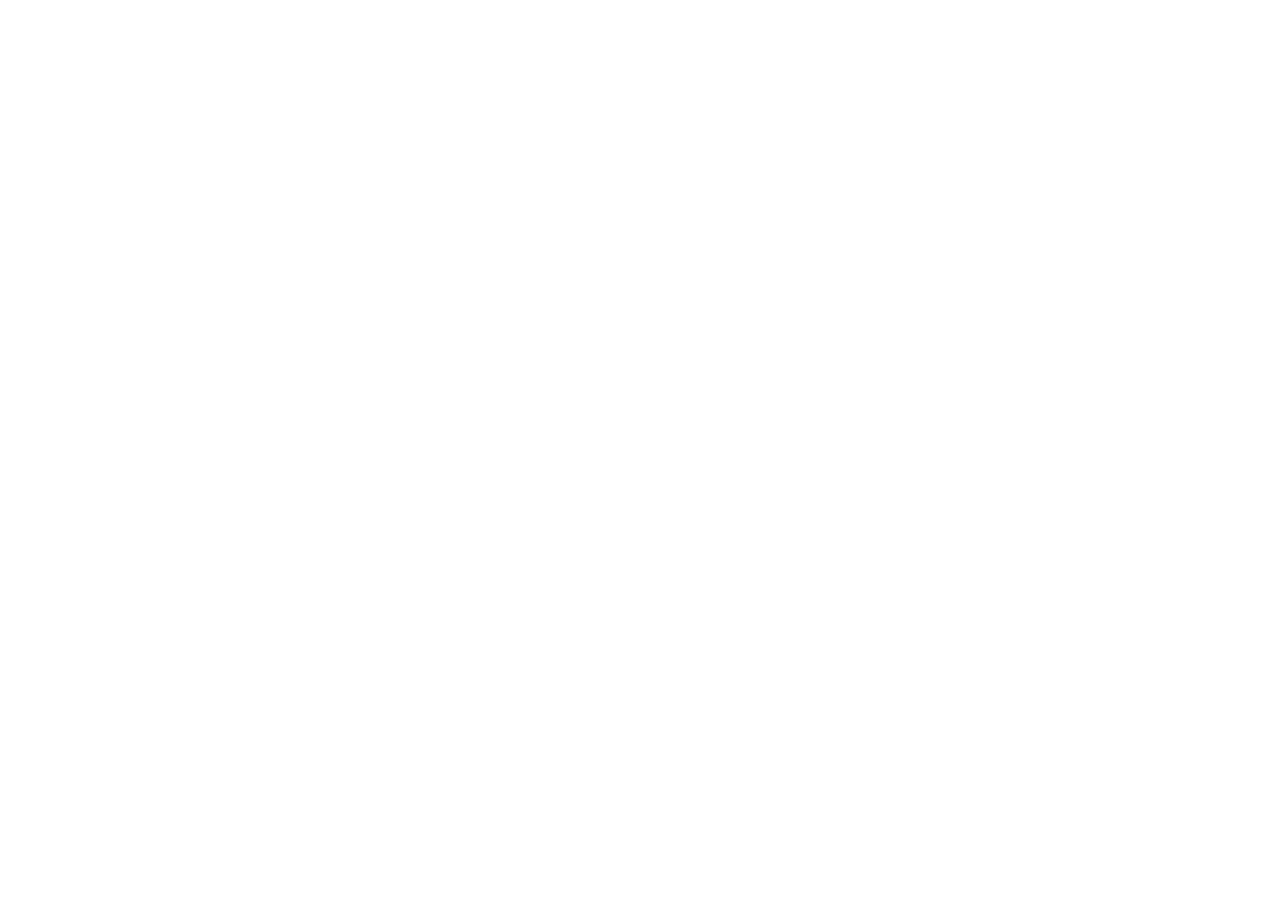
==== index.html @ cef2b558 "Inicializando o arquivo index.html" ====
<!DOCTYPE html>
<html lang="pt-br">
<head>
    <meta charset="UTF-8">
    <meta name="viewport" content="width=device-width, initial-scale=1.0">
    <title>Alura Plus</title>
    <link rel="stylesheet" href="./styles/style.css">
</head>
<body>
    <header></header>

    <main></main>

    <footer></footer>
</body>
</html>
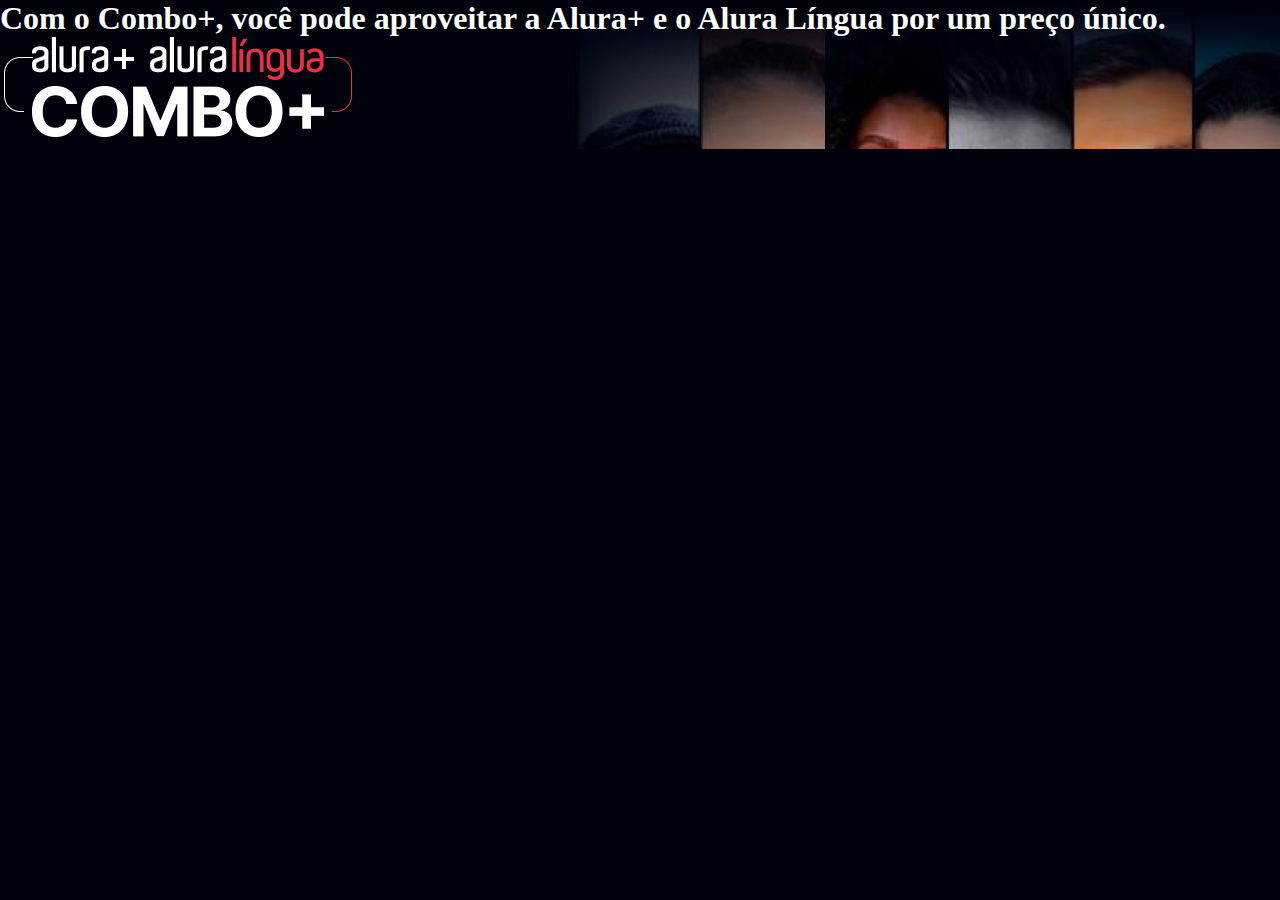
==== commit db46741f: "Adicionando fundo, cor e imagens nos arquivos index.html e style.css" ====
--- a/index.html
+++ b/index.html
@@ -7,7 +7,12 @@
     <link rel="stylesheet" href="./styles/style.css">
 </head>
 <body>
-    <header></header>
+    <header>
+        <section class="principal">
+            <h1>Com o Combo+, você pode aproveitar a Alura+ e o Alura Língua por um preço único.</h1>
+            <img src="assets/Combo.png" alt="O combo+ é a junção do alura+ e do alura lingua">
+        </section>
+    </header>
 
     <main></main>
 
--- a/styles/style.css
+++ b/styles/style.css
@@ -0,0 +1,22 @@
+:root {
+    --branco-primaria: #FFFFFF;
+    --branco-alternativa: #F9F9F9;
+    --cinza-secundaria: #C0C0C0;
+    --vermelho-destaque: #EC2F46;
+    --botao-azul: #167BF7;
+    --cor-de-fundo: #00030C;
+}
+
+* {
+    margin: 0;
+    padding: 0;
+}
+
+body {
+    background-color: var(--cor-de-fundo);
+    color: var(--branco-primaria);
+}
+
+.principal {
+    background-image: url("../assets/Background.png");
+}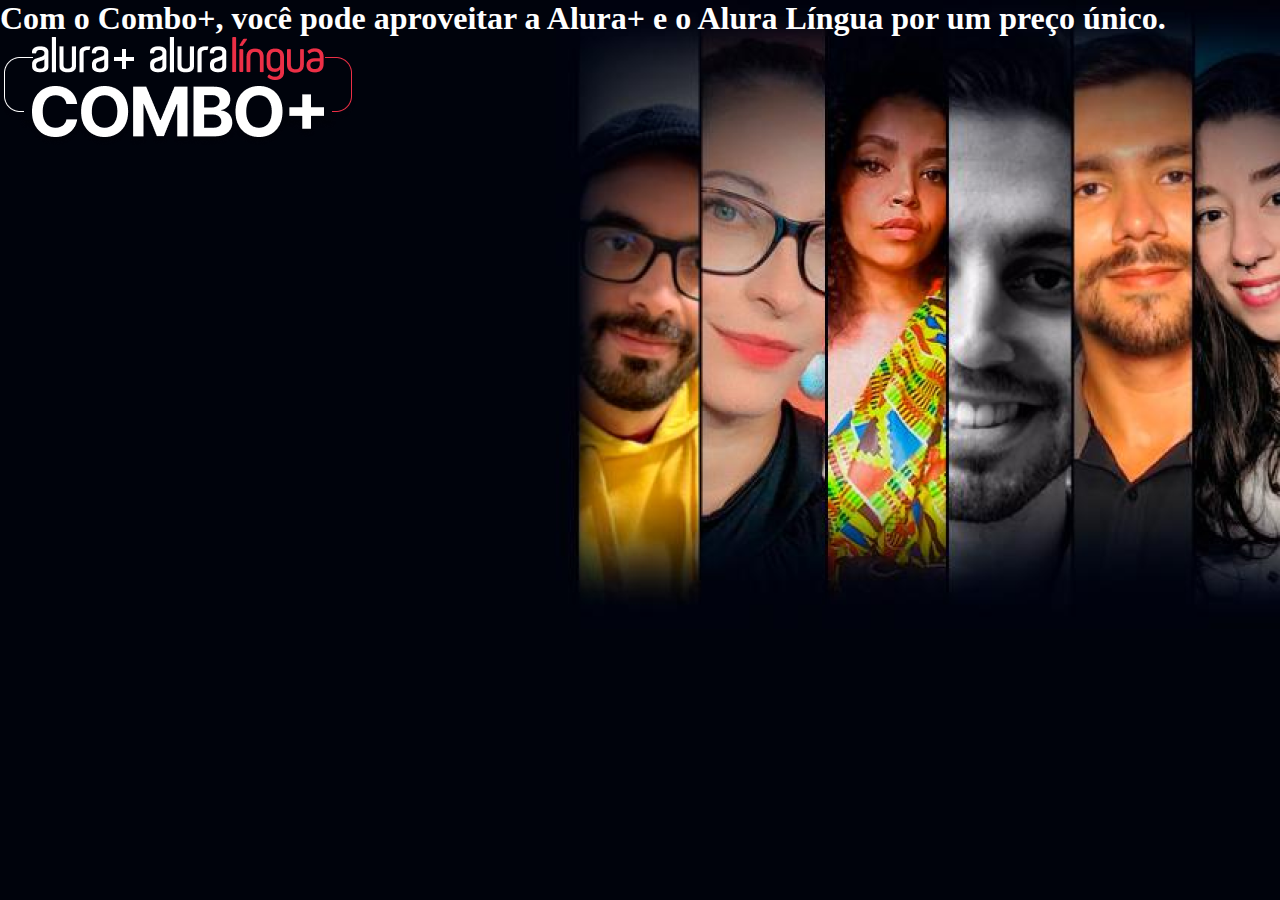
==== commit 38a4d6c8: "Corrigindo imagem de fundo" ====
--- a/index.html
+++ b/index.html
@@ -8,7 +8,7 @@
 </head>
 <body>
     <header>
-        <section class="principal">
+        <section class="container principal">
             <h1>Com o Combo+, você pode aproveitar a Alura+ e o Alura Língua por um preço único.</h1>
             <img src="assets/Combo.png" alt="O combo+ é a junção do alura+ e do alura lingua">
         </section>
--- a/styles/style.css
+++ b/styles/style.css
@@ -19,4 +19,9 @@
 
 .principal {
     background-image: url("../assets/Background.png");
+    background-repeat: no-repeat;
+}
+
+.container {
+    height: 100vh;
 }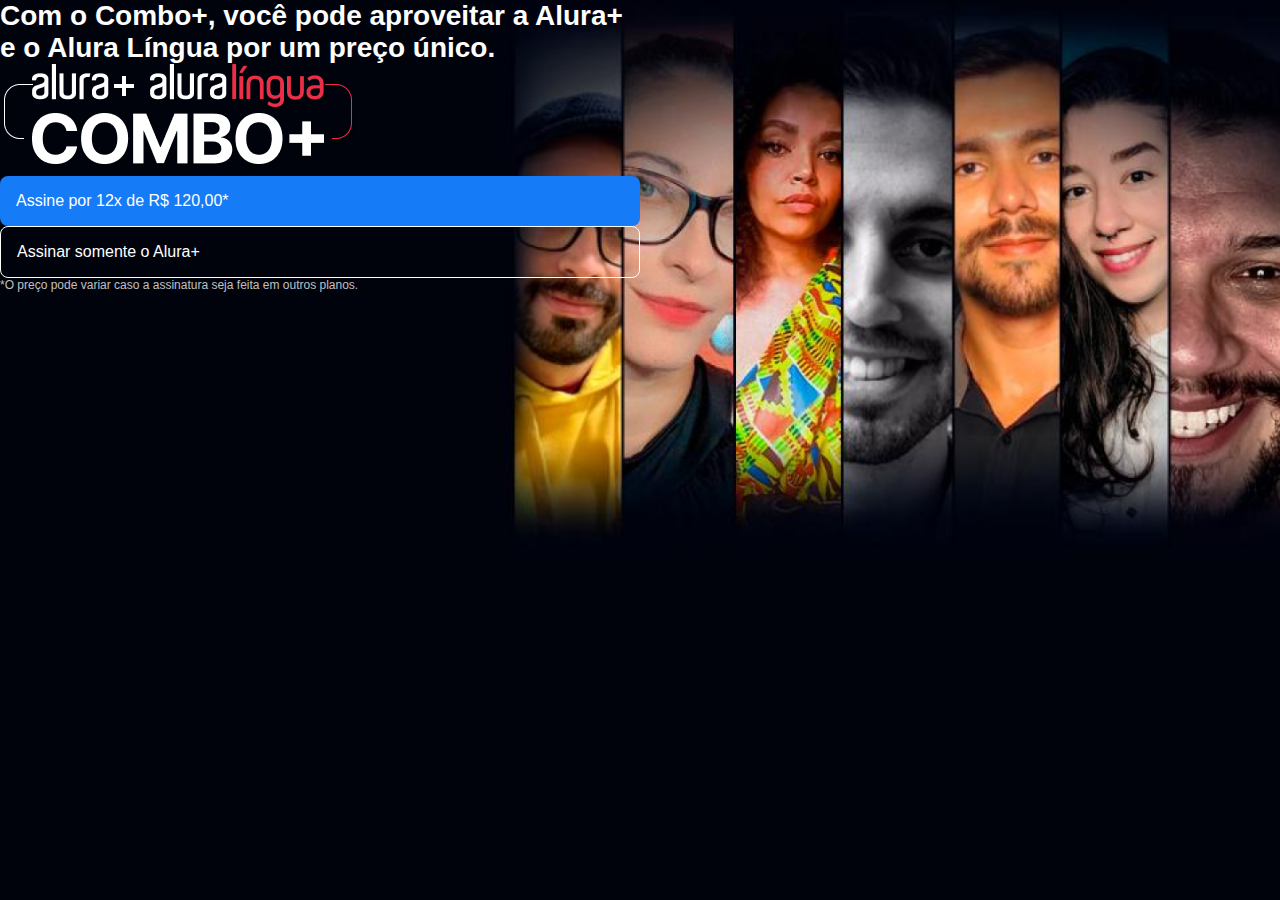
==== commit c4ff4be5: "Importando e configurando fontes, alinhando alguns elementos" ====
--- a/index.html
+++ b/index.html
@@ -9,8 +9,13 @@
 <body>
     <header>
         <section class="container principal">
-            <h1>Com o Combo+, você pode aproveitar a Alura+ e o Alura Língua por um preço único.</h1>
-            <img src="assets/Combo.png" alt="O combo+ é a junção do alura+ e do alura lingua">
+            <div>                
+                <h1 class="container__titulo">Com o Combo+, você pode aproveitar a Alura+ e o Alura Língua por um preço único.</h1>
+                <img src="assets/Combo.png" alt="O combo+ é a junção do alura+ e do alura lingua">
+                <a href="https://www.alura.com.br/compra/pro/" class="container__botao">Assine por 12x de R$ 120,00*</a>
+                <a href="https://www.alura.com.br/compra/plus/" class="container__botao botao_secundario">Assinar somente o Alura+</a>
+                <p class="container__aviso">*O preço pode variar caso a assinatura seja feita em outros planos.</p>
+            </div>
         </section>
     </header>
 
--- a/styles/style.css
+++ b/styles/style.css
@@ -5,6 +5,7 @@
     --vermelho-destaque: #EC2F46;
     --botao-azul: #167BF7;
     --cor-de-fundo: #00030C;
+    --fonte-principal: 'Inter', sans-serif;
 }
 
 * {
@@ -15,13 +16,43 @@
 body {
     background-color: var(--cor-de-fundo);
     color: var(--branco-primaria);
+    font-family: var(--fonte-principal);
+    font-size: 1em;
+    font-weight: 400;
 }
 
 .principal {
     background-image: url("../assets/Background.png");
     background-repeat: no-repeat;
+    background-size: contain;
 }
 
 .container {
     height: 100vh;
+    display: grid;
+    grid-template-columns: 50% 50%;
+}
+
+.container__titulo {
+    font-size: 1.75em;
+    font-weight: 700;
+}
+
+.container__botao {
+    background-color: var(--botao-azul);
+    border-radius: 8px;
+    padding: 1em;
+    color: var(--branco-primaria);
+    display: block;
+    text-decoration: none;
+}
+
+.botao_secundario {
+    background-color: transparent;
+    border: 1px solid var(--branco-primaria);
+}
+
+.container__aviso {
+    font-size: 0.75em;
+    color: var(--cinza-secundaria);
 }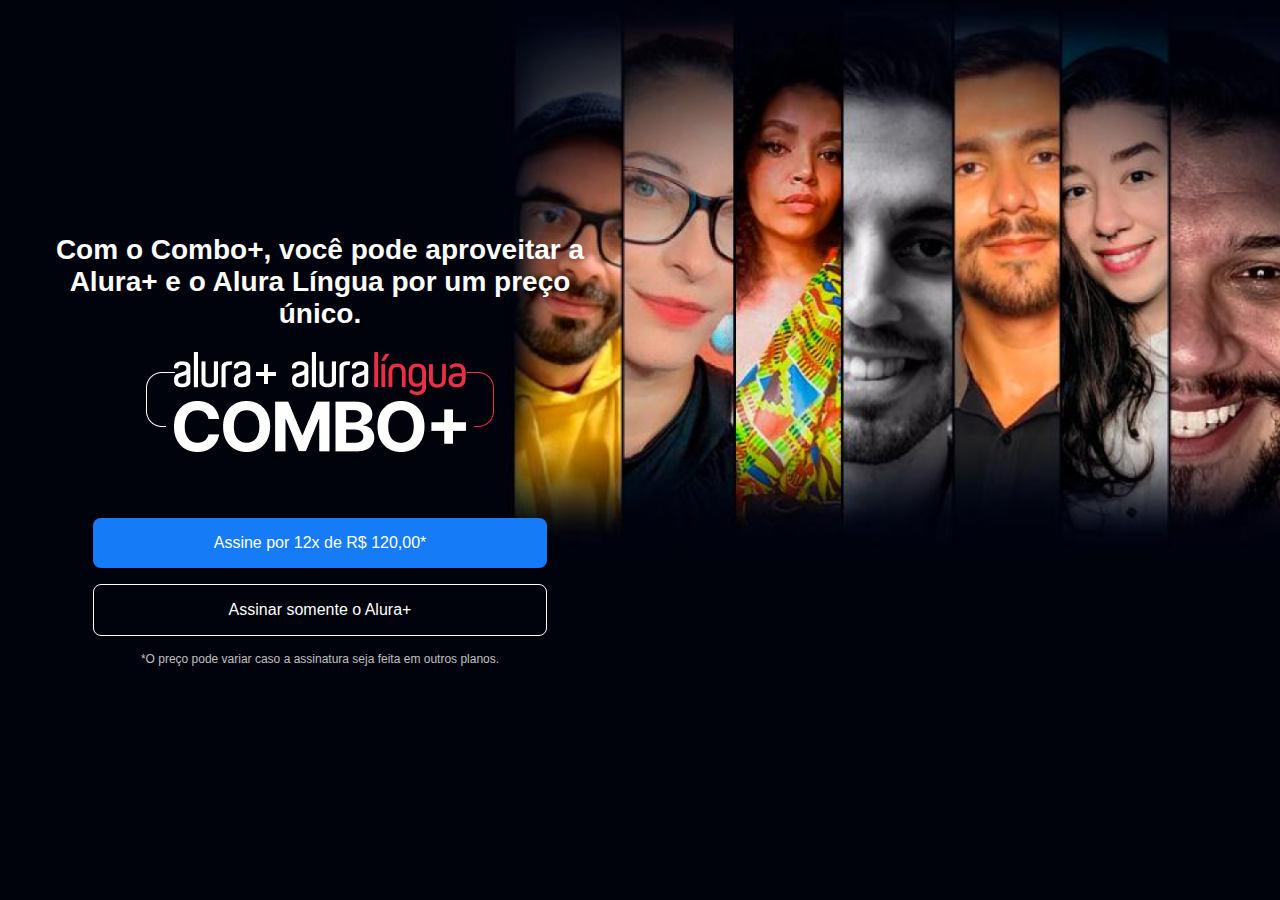
==== commit b60189fb: "Finalizando section inicial" ====
--- a/index.html
+++ b/index.html
@@ -9,12 +9,16 @@
 <body>
     <header>
         <section class="container principal">
-            <div>                
-                <h1 class="container__titulo">Com o Combo+, você pode aproveitar a Alura+ e o Alura Língua por um preço único.</h1>
-                <img src="assets/Combo.png" alt="O combo+ é a junção do alura+ e do alura lingua">
-                <a href="https://www.alura.com.br/compra/pro/" class="container__botao">Assine por 12x de R$ 120,00*</a>
-                <a href="https://www.alura.com.br/compra/plus/" class="container__botao botao_secundario">Assinar somente o Alura+</a>
-                <p class="container__aviso">*O preço pode variar caso a assinatura seja feita em outros planos.</p>
+            <div class="container__caixa">                
+                <h1 class="container__caixa__titulo">Com o Combo+, você pode aproveitar a Alura+ e o Alura Língua por um preço único.</h1>
+                <div class="container__caixa__bloco">                    
+                    <img class="container__caixa__bloco__imagem" src="assets/Combo.png" alt="O combo+ é a junção do alura+ e do alura língua">
+                    
+                    <a href="https://www.alura.com.br/compra/pro/" class="container__caixa__bloco__botao">Assine por 12x de R$ 120,00*</a>
+                    <a href="https://www.alura.com.br/compra/plus/" class="container__caixa__bloco__botao botao_secundario">Assinar somente o Alura+</a>
+                    
+                    <p class="container__caixa__bloco__aviso">*O preço pode variar caso a assinatura seja feita em outros planos.</p>
+                </div>
             </div>
         </section>
     </header>
--- a/styles/style.css
+++ b/styles/style.css
@@ -21,38 +21,55 @@
     font-weight: 400;
 }
 
-.principal {
-    background-image: url("../assets/Background.png");
-    background-repeat: no-repeat;
-    background-size: contain;
-}
+    .principal {
+        background-image: url("../assets/Background.png");
+        background-repeat: no-repeat;
+        background-size: contain;
+        align-items: center;
+        text-align: center;
+    }
 
-.container {
-    height: 100vh;
-    display: grid;
-    grid-template-columns: 50% 50%;
-}
+    .container {
+        height: 100vh;
+        display: grid;
+        grid-template-columns: 50% 50%;
+        /* margin-top: 7.8em;
+        margin-left: 3.4em; */
+    }
 
-.container__titulo {
-    font-size: 1.75em;
-    font-weight: 700;
-}
+        .container__caixa {
+            margin: 0 3.4em;
+        }
 
-.container__botao {
-    background-color: var(--botao-azul);
-    border-radius: 8px;
-    padding: 1em;
-    color: var(--branco-primaria);
-    display: block;
-    text-decoration: none;
-}
+            .container__caixa__titulo {
+                font-size: 1.75em;
+                font-weight: 700;
+            }
 
-.botao_secundario {
-    background-color: transparent;
-    border: 1px solid var(--branco-primaria);
-}
+            .container__caixa__bloco {
+                margin: 0 2.4em;
+            }
 
-.container__aviso {
-    font-size: 0.75em;
-    color: var(--cinza-secundaria);
-}+                .container__caixa__bloco__imagem {
+                    margin: 1.4em 0 3.4em 0;
+                }
+
+                .container__caixa__bloco__botao {
+                    background-color: var(--botao-azul);
+                    border-radius: 8px;
+                    padding: 1em;
+                    color: var(--branco-primaria);
+                    display: block;
+                    text-decoration: none;
+                    margin-bottom: 1em;
+                }
+
+                .botao_secundario {
+                    background-color: transparent;
+                    border: 1px solid var(--branco-primaria);
+                }
+
+                .container__caixa__bloco__aviso {
+                    font-size: 0.75em;
+                    color: var(--cinza-secundaria);
+                }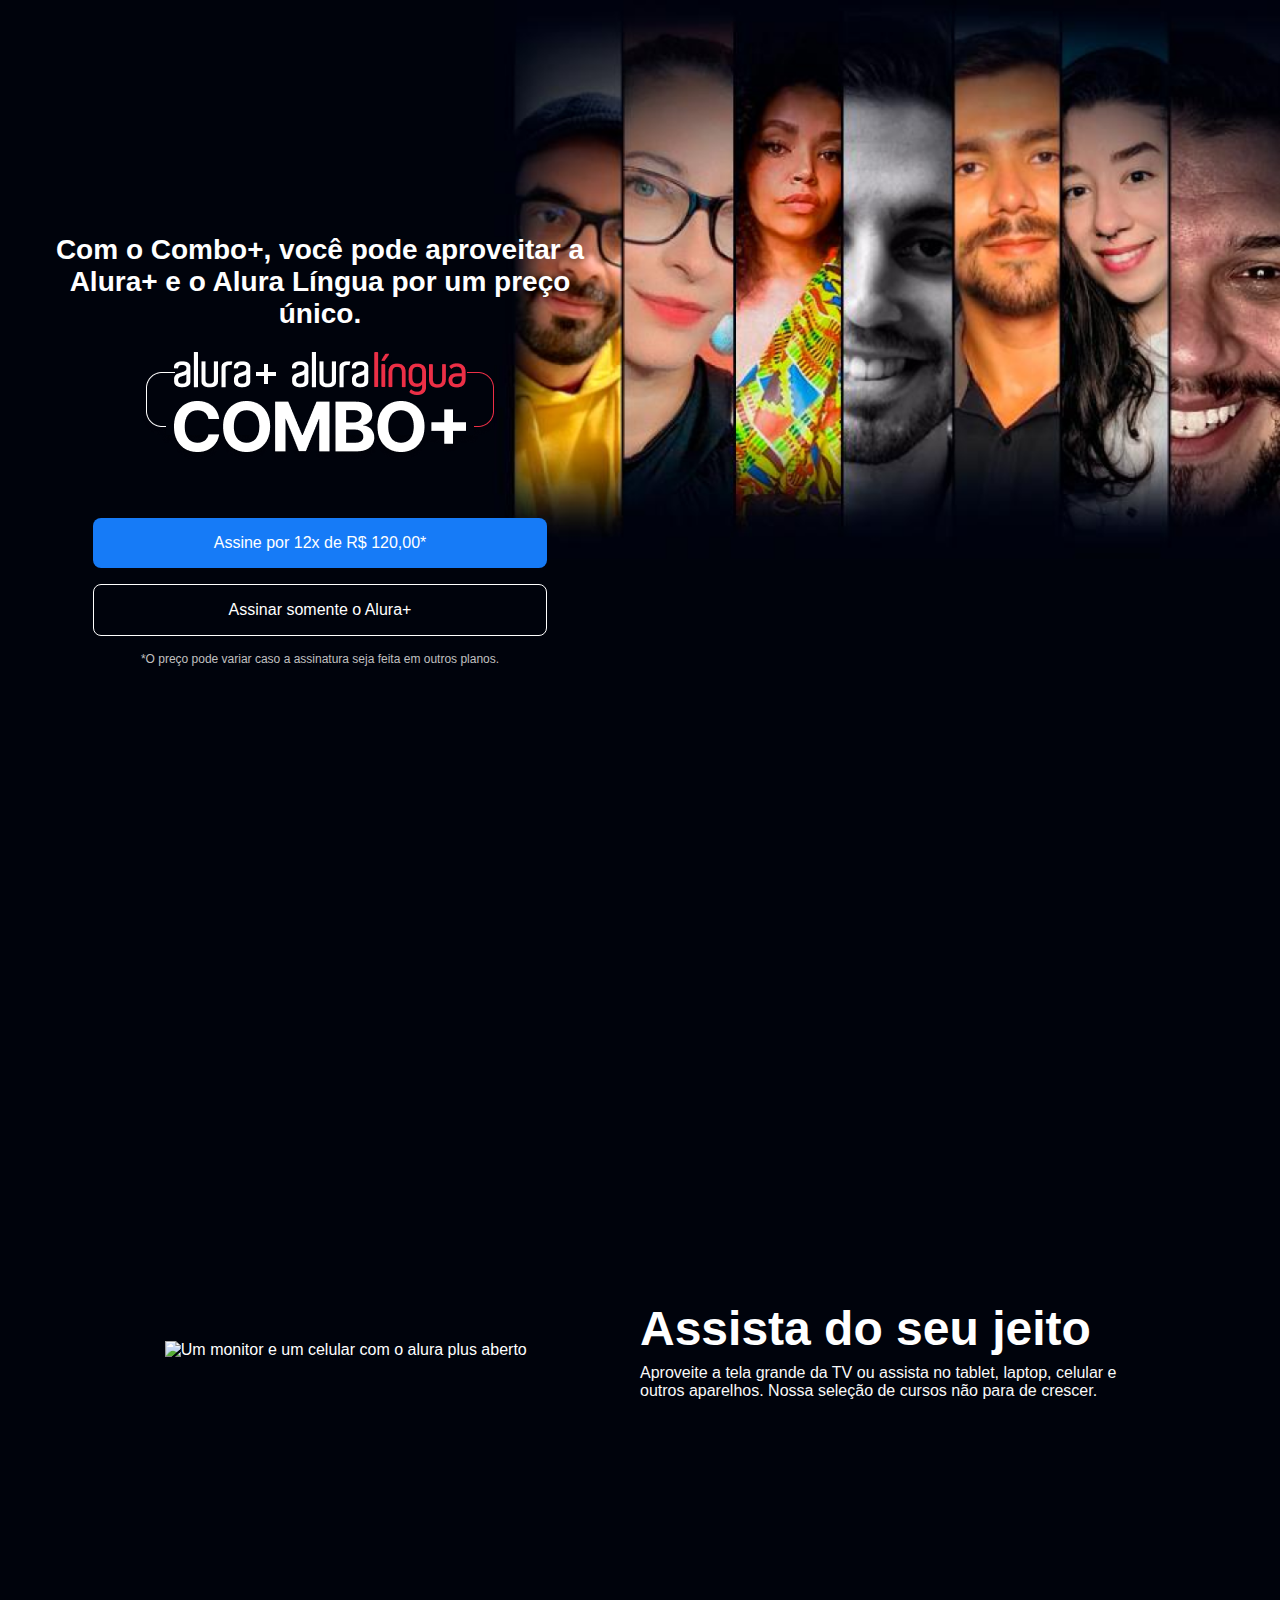
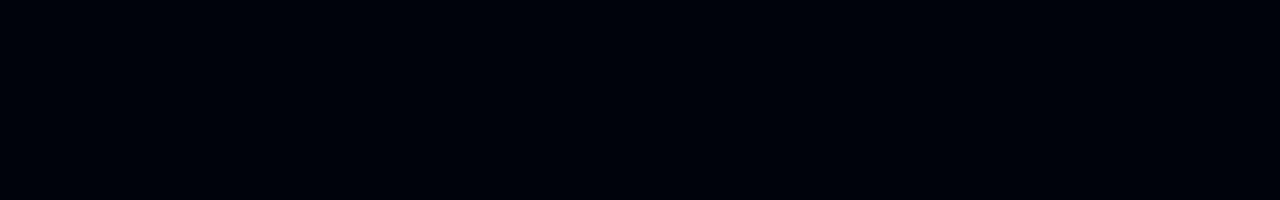
==== commit c6a8790f: "Adicionando imagens e iniciando segunda section" ====
--- a/index.html
+++ b/index.html
@@ -23,7 +23,15 @@
         </section>
     </header>
 
-    <main></main>
+    <main>
+        <section class="container secundario">
+            <img class="secundario__imagem" src="assets/Plataformas.png" alt="Um monitor e um celular com o alura plus aberto">
+            <div class="secundario__descricao">
+                <h2 class="secundario__descricao__titulo">Assista do seu jeito</h2>
+                <p class="secundario__descricao__paragrafo">Aproveite a tela grande da TV ou assista no tablet, laptop, celular e outros aparelhos. Nossa seleção de cursos não para de crescer.</p>
+            </div>
+        </section>
+    </main>
 
     <footer></footer>
 </body>
--- a/styles/style.css
+++ b/styles/style.css
@@ -21,20 +21,20 @@
     font-weight: 400;
 }
 
+    .container {
+        height: 100vh;
+        display: grid;
+        grid-template-columns: 50% 50%;
+        /* margin-top: 7.8em;
+        margin-left: 3.4em; */
+    }
+
     .principal {
         background-image: url("../assets/Background.png");
         background-repeat: no-repeat;
         background-size: contain;
         align-items: center;
         text-align: center;
-    }
-
-    .container {
-        height: 100vh;
-        display: grid;
-        grid-template-columns: 50% 50%;
-        /* margin-top: 7.8em;
-        margin-left: 3.4em; */
     }
 
         .container__caixa {
@@ -72,4 +72,31 @@
                 .container__caixa__bloco__aviso {
                     font-size: 0.75em;
                     color: var(--cinza-secundaria);
-                }+                }
+    
+    .secundario {
+        align-items: center;
+        
+    }
+
+        .secundario__imagem {
+            width: 70%;
+            margin-left: 10.3em;
+        }
+
+        .secundario__descricao {
+            font-family: var(--fonte-principal);
+            margin-right: 7.5em;
+        }
+
+            .secundario__descricao__titulo {
+                font-size: 3em;
+                font-weight: 700;
+            }
+
+            .secundario__descricao__paragrafo {
+                font-size: 1em;
+                font-weight: 400;
+                margin-top: 0.5em;
+                color: var(--branco-alternativa);
+            }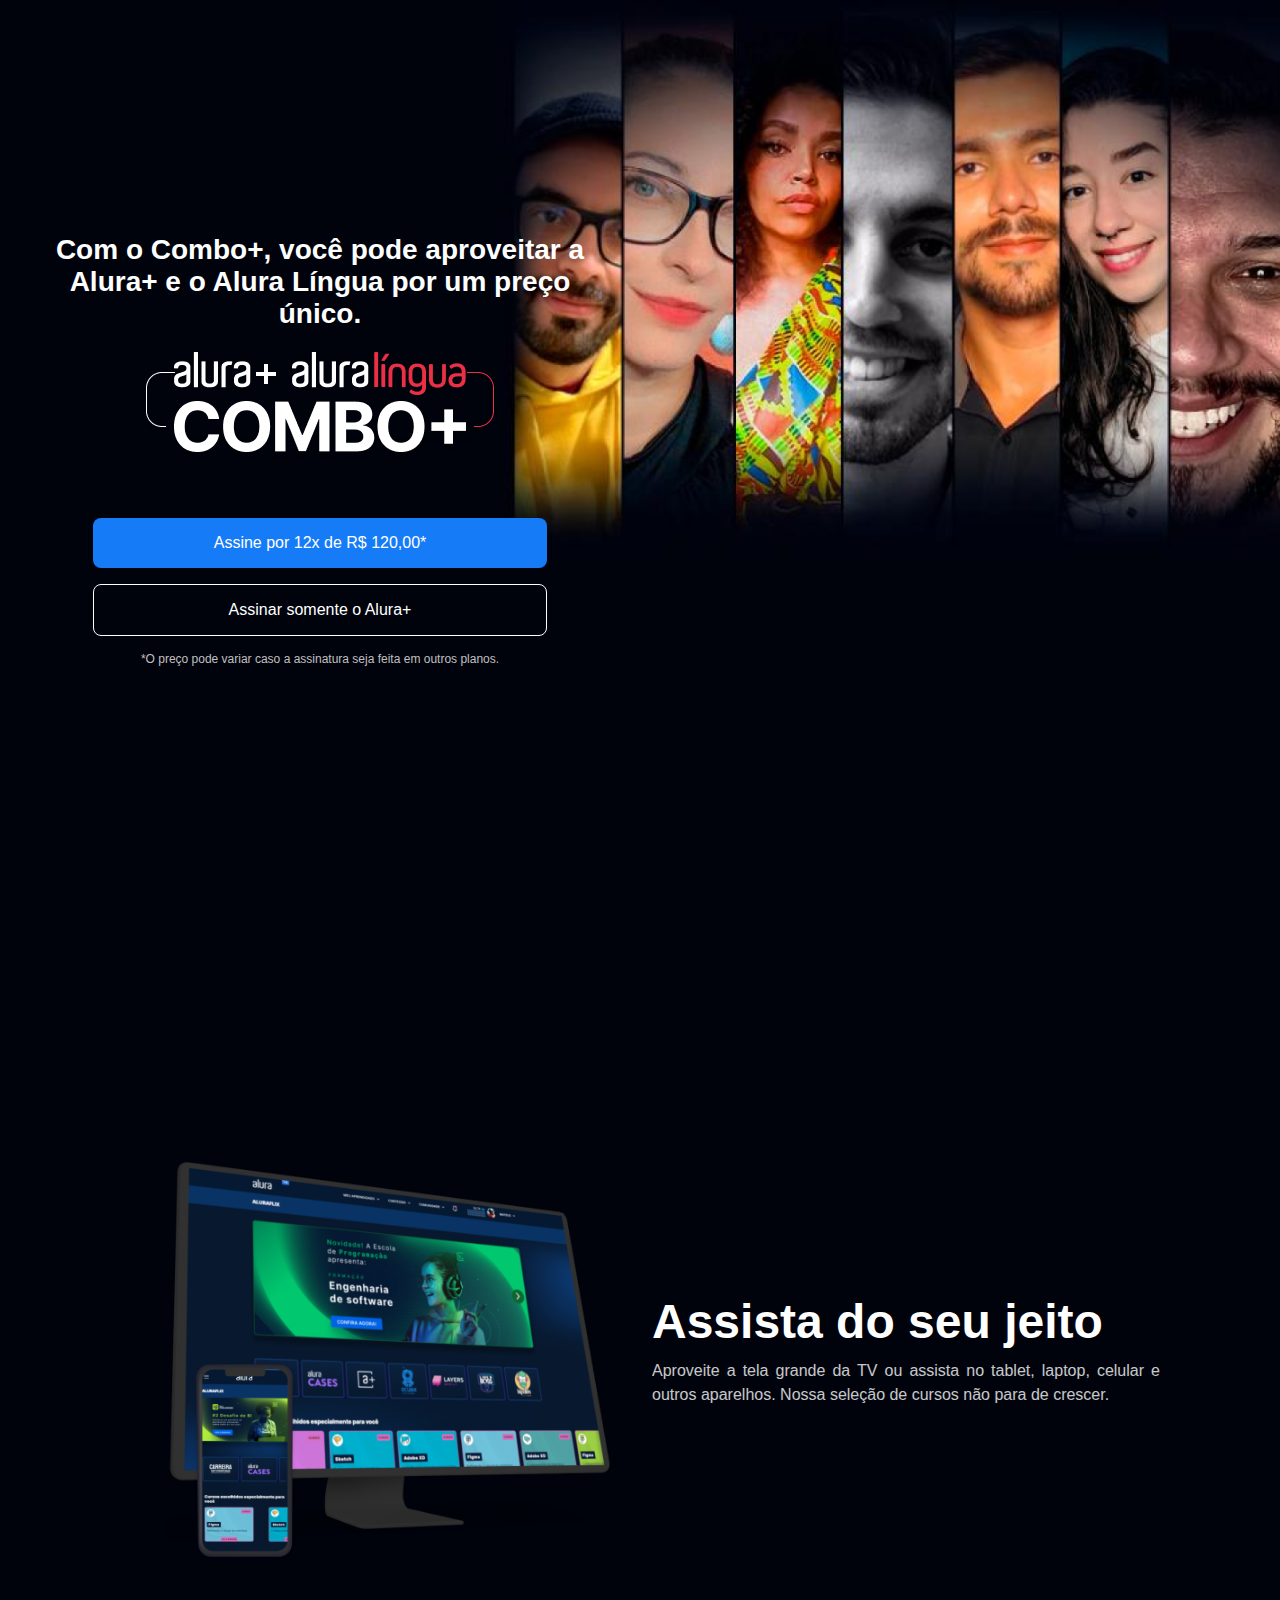
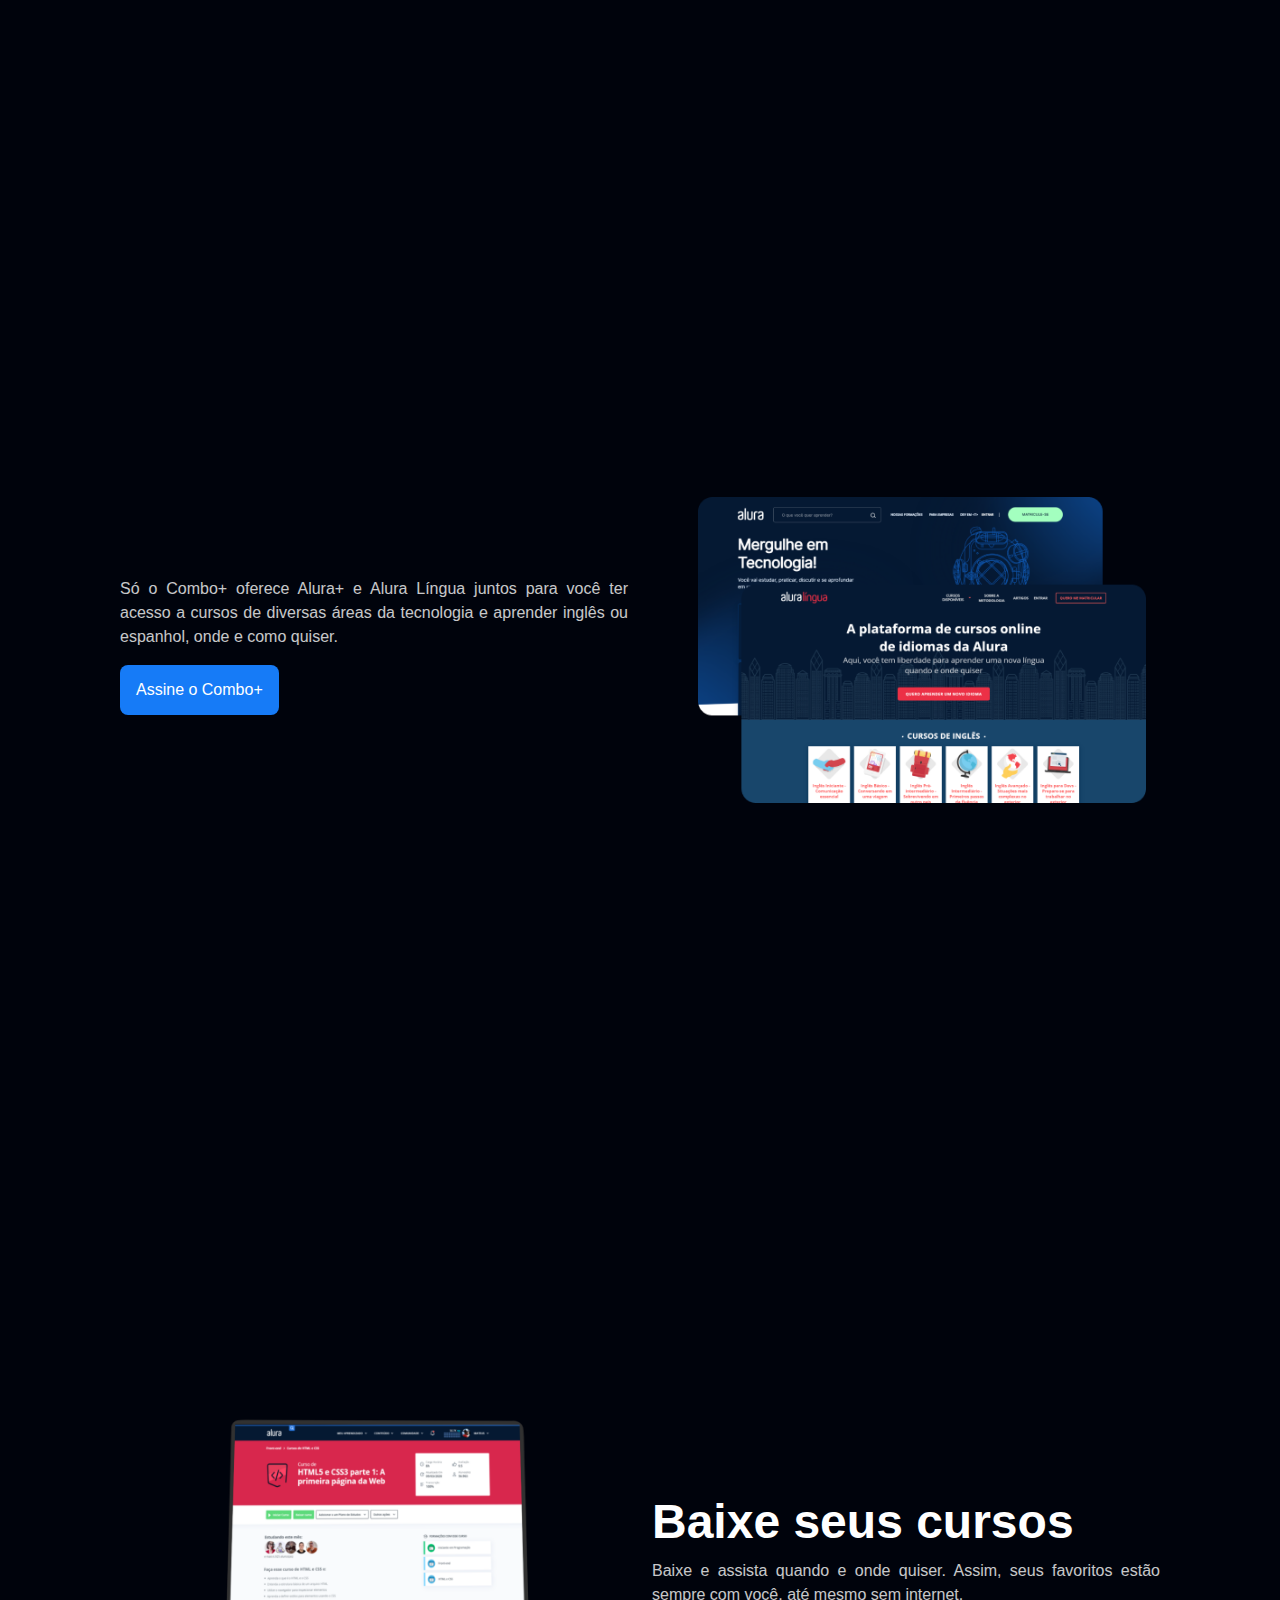
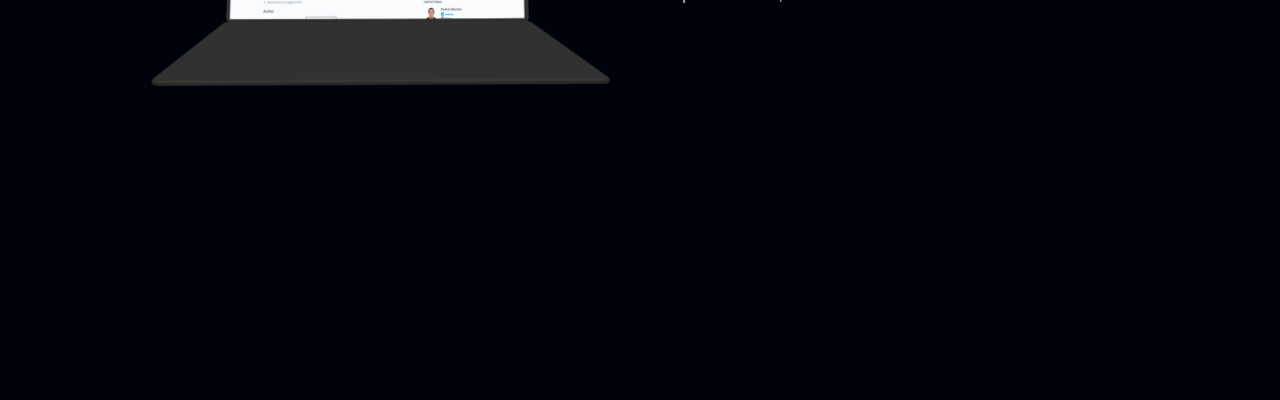
==== commit f8ab2b5f: "Finalizando as 3 sections da tag main" ====
--- a/index.html
+++ b/index.html
@@ -25,10 +25,26 @@
 
     <main>
         <section class="container secundario">
-            <img class="secundario__imagem" src="assets/Plataformas.png" alt="Um monitor e um celular com o alura plus aberto">
+            <img class="secundario__imagem" src="assets/Plataformas.png" alt="Um monitor e um celular com o Alura plus aberto">
             <div class="secundario__descricao">
                 <h2 class="secundario__descricao__titulo">Assista do seu jeito</h2>
                 <p class="secundario__descricao__paragrafo">Aproveite a tela grande da TV ou assista no tablet, laptop, celular e outros aparelhos. Nossa seleção de cursos não para de crescer.</p>
+            </div>
+        </section>
+
+        <section class="container secundario">
+            <div class="secundario__descricao descricao__dois">
+                <p class="secundario__descricao__paragrafo">Só o Combo+ oferece Alura+ e Alura Língua juntos para você ter acesso a cursos de diversas áreas da tecnologia e aprender inglês ou espanhol, onde e como quiser.</p>
+                <a href="https://www.alura.com.br/compra/pro/" class="container__caixa__bloco__botao secundario__botao">Assine o Combo+</a>
+            </div>
+            <img class="secundario__imagem imagem__dois" src="assets/Telas.png" alt="Uma tela do Alura plus ao fundo e uma tela do Alura Língua em primeiro plano">
+        </section>
+
+        <section class="container secundario">
+            <img class="secundario__imagem imagem__tres" src="assets/Notebook.png" alt="Um monitor e um celular com o Alura plus aberto">
+            <div class="secundario__descricao">
+                <h2 class="secundario__descricao__titulo">Baixe seus cursos</h2>
+                <p class="secundario__descricao__paragrafo">Baixe e assista quando e onde quiser. Assim, seus favoritos estão sempre com você, até mesmo sem internet.</p>
             </div>
         </section>
     </main>
--- a/styles/style.css
+++ b/styles/style.css
@@ -17,7 +17,7 @@
     background-color: var(--cor-de-fundo);
     color: var(--branco-primaria);
     font-family: var(--fonte-principal);
-    font-size: 1em;
+    font-size: 1rem;
     font-weight: 400;
 }
 
@@ -25,8 +25,8 @@
         height: 100vh;
         display: grid;
         grid-template-columns: 50% 50%;
-        /* margin-top: 7.8em;
-        margin-left: 3.4em; */
+        /* margin-top: 7.8rem;
+        margin-left: 3.4rem; */
     }
 
     .principal {
@@ -38,16 +38,16 @@
     }
 
         .container__caixa {
-            margin: 0 3.4em;
+            margin: 0 3.4rem;
         }
 
             .container__caixa__titulo {
-                font-size: 1.75em;
+                font-size: 1.75rem;
                 font-weight: 700;
             }
 
             .container__caixa__bloco {
-                margin: 0 2.4em;
+                margin: 0 2.4rem;
             }
 
                 .container__caixa__bloco__imagem {
@@ -57,11 +57,11 @@
                 .container__caixa__bloco__botao {
                     background-color: var(--botao-azul);
                     border-radius: 8px;
-                    padding: 1em;
+                    padding: 1rem;
                     color: var(--branco-primaria);
                     display: block;
                     text-decoration: none;
-                    margin-bottom: 1em;
+                    margin-bottom: 1rem;
                 }
 
                 .botao_secundario {
@@ -70,33 +70,55 @@
                 }
 
                 .container__caixa__bloco__aviso {
-                    font-size: 0.75em;
+                    font-size: 0.75rem;
                     color: var(--cinza-secundaria);
                 }
     
     .secundario {
         align-items: center;
-        
     }
 
         .secundario__imagem {
             width: 70%;
-            margin-left: 10.3em;
+            margin-left: 10.3rem;
         }
 
         .secundario__descricao {
-            font-family: var(--fonte-principal);
-            margin-right: 7.5em;
+            margin-right: 7.5rem;
+            margin-left: 0.75rem;
+            text-align: justify;
+            font-style: normal;            
         }
 
             .secundario__descricao__titulo {
-                font-size: 3em;
+                font-size: 3rem;
                 font-weight: 700;
+                line-height: 1.2em;
             }
 
             .secundario__descricao__paragrafo {
-                font-size: 1em;
-                font-weight: 400;
-                margin-top: 0.5em;
+                margin-top: 0.5rem;
                 color: var(--branco-alternativa);
-            }+                line-height: 1.5em;
+                opacity: 80%;
+            }
+
+            .secundario__botao {
+                display: inline-block;
+                margin-top: 1rem;
+            }
+
+        .descricao__dois {
+            margin-left: 7.5rem;
+            margin-right: 0.75rem;
+        }
+        
+        .imagem__dois {
+            margin-left: 3.6rem;
+            margin-right: 10.4rem;
+        }
+
+        .imagem__tres {
+            margin-left: 8.8rem;
+            width: 75%;
+        }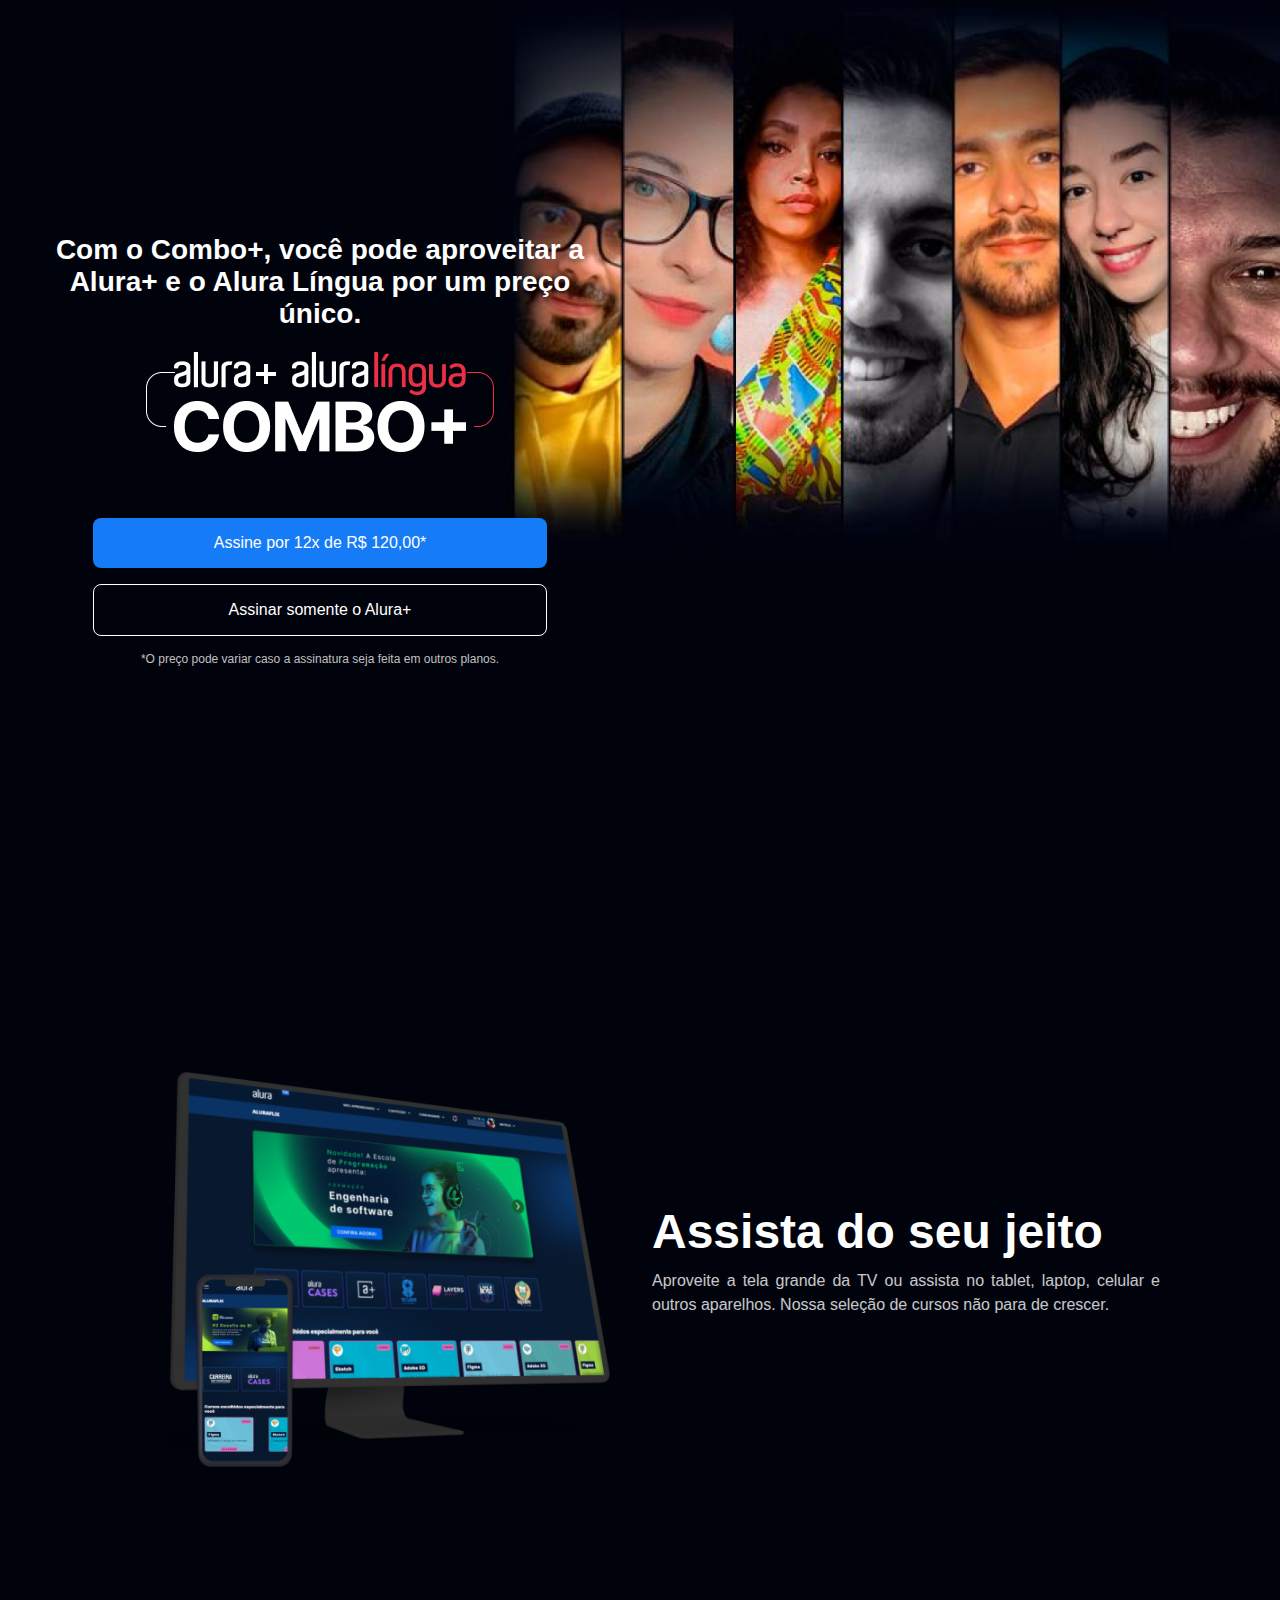
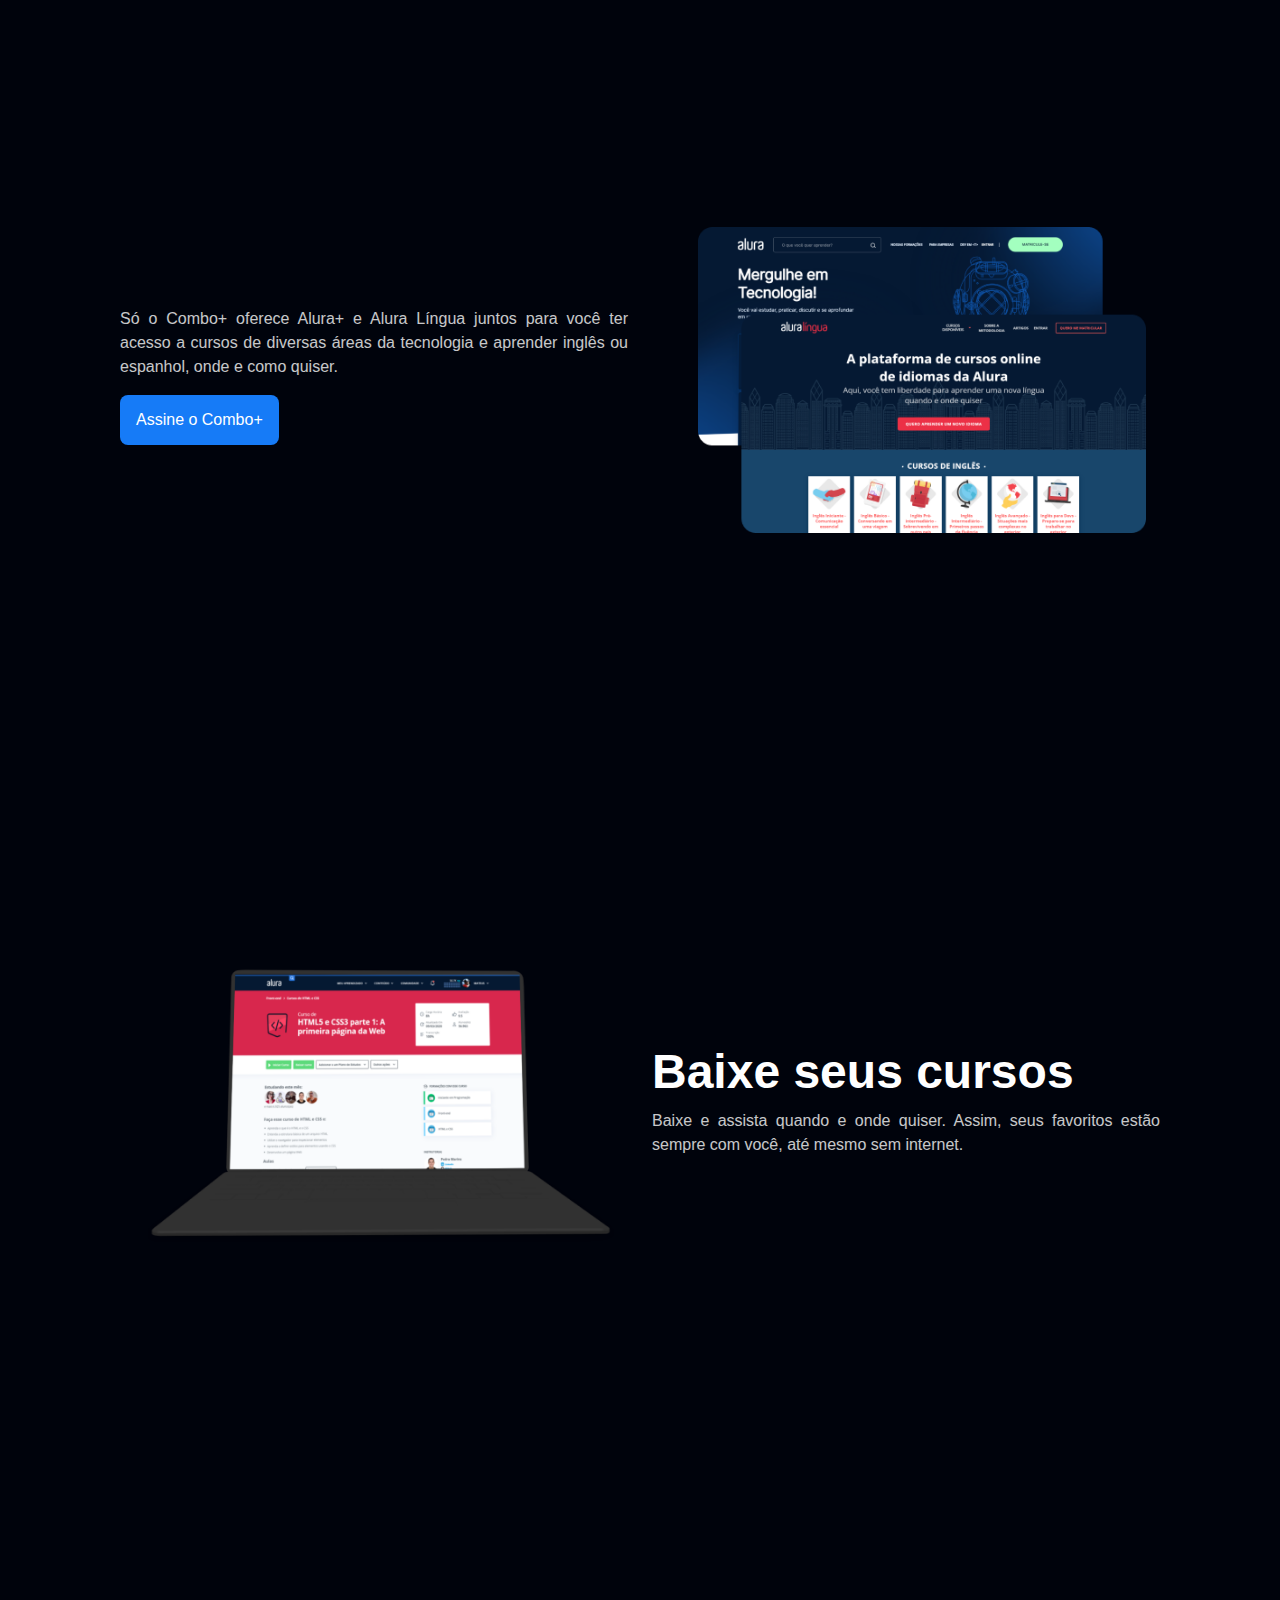
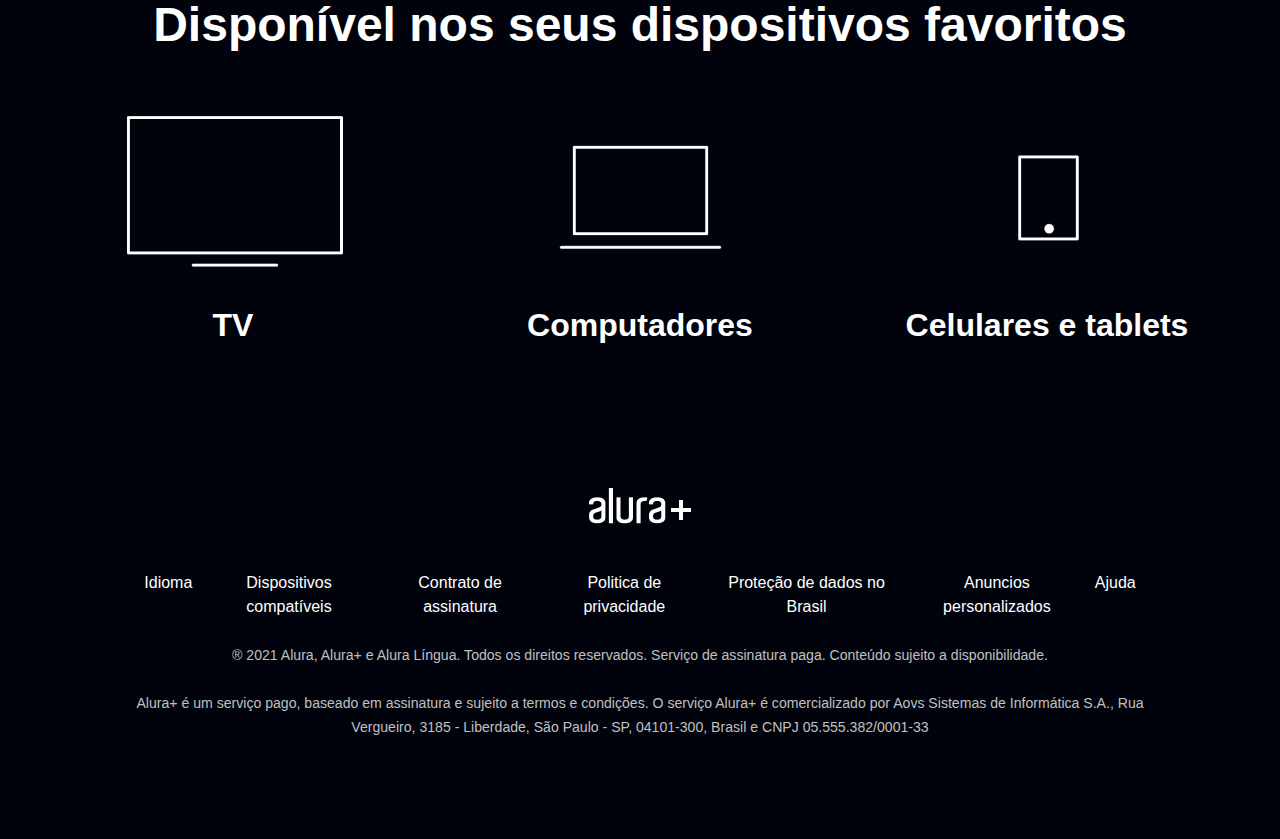
==== commit 07164ad3: "Finalizando o footer no index.html e no style.css, incluindo personalizações" ====
--- a/index.html
+++ b/index.html
@@ -1,7 +1,7 @@
 <!DOCTYPE html>
 <html lang="pt-br">
 <head>
-    <meta charset="UTF-8">
+    <meta charset="utf-8">
     <meta name="viewport" content="width=device-width, initial-scale=1.0">
     <title>Alura Plus</title>
     <link rel="stylesheet" href="./styles/style.css">
@@ -47,8 +47,56 @@
                 <p class="secundario__descricao__paragrafo">Baixe e assista quando e onde quiser. Assim, seus favoritos estão sempre com você, até mesmo sem internet.</p>
             </div>
         </section>
+
+        <section class="dispositivos">
+            <h2 class="dispositivos__titulo">Disponível nos seus dispositivos favoritos</h2>
+            <ul class="dispositivos__lista">
+                <li>
+                    <img src="assets/tv.png" alt="Ícone de televisão">
+                    <h3 class="dispositivos__lista__item">TV</h3>
+                </li>
+                <li>
+                    <img src="assets/computador.png" alt="Ícone de computador">
+                    <h3 class="dispositivos__lista__item">Computadores</h3>
+                </li>
+                <li>
+                    <img src="assets/celular.png" alt="Ícone de celular">
+                    <h3 class="dispositivos__lista__item">Celulares e tablets</h3>
+                </li>
+            </ul>
+        </section>
     </main>
 
-    <footer></footer>
+    <footer class="rodape">          
+        <img src="assets/Logo.png" alt="Logo da Alura plus">
+        <ul class="rodape__lista">
+            <li>
+                <a class="rodape__lista__link" href="#">Idioma</a>
+            </li>
+            <li>
+                <a class="rodape__lista__link" href="#">Dispositivos compatíveis</a>
+            </li>
+            <li>
+                <a class="rodape__lista__link" href="#">Contrato de assinatura</a>
+            </li>
+            <li>
+                <a class="rodape__lista__link" href="#">Politica de privacidade</a>
+            </li>
+            <li>
+                <a class="rodape__lista__link" href="#">Proteção de dados no Brasil</a>
+            </li>
+            <li>
+                <a class="rodape__lista__link" href="#">Anuncios personalizados</a>
+            </li>
+            <li>
+                <a class="rodape__lista__link" href="#">Ajuda</a>
+            </li>
+        </ul>
+        <p class="rodape__texto">
+            ® 2021 Alura, Alura+ e Alura Língua. Todos os direitos reservados. Serviço de assinatura paga. Conteúdo sujeito a disponibilidade.<br>
+            <br>
+            Alura+ é um serviço pago, baseado em assinatura e sujeito a termos e condições. O serviço Alura+ é comercializado por Aovs Sistemas de Informática S.A., Rua Vergueiro, 3185 - Liberdade, São Paulo - SP, 04101-300, Brasil e CNPJ 05.555.382/0001-33
+        </p>
+    </footer>
 </body>
 </html>--- a/styles/style.css
+++ b/styles/style.css
@@ -6,6 +6,7 @@
     --botao-azul: #167BF7;
     --cor-de-fundo: #00030C;
     --fonte-principal: 'Inter', sans-serif;
+    --botao-azul-efeito: #69c1f5;
 }
 
 * {
@@ -64,6 +65,11 @@
                     margin-bottom: 1rem;
                 }
 
+                    .container__caixa__bloco__botao:hover {
+                        background-color: var(--botao-azul-efeito);
+                        color: var(--cor-de-fundo);
+                    }
+
                 .botao_secundario {
                     background-color: transparent;
                     border: 1px solid var(--branco-primaria);
@@ -76,6 +82,7 @@
     
     .secundario {
         align-items: center;
+        height: 80vh;
     }
 
         .secundario__imagem {
@@ -121,4 +128,64 @@
         .imagem__tres {
             margin-left: 8.8rem;
             width: 75%;
+        }
+    
+    .dispositivos {
+        text-align: center;
+        font-style: normal;
+        font-weight: 700;           
+        display: flex;
+        flex-direction: column;
+        margin-top: 8.5rem;
+        gap: 2.5rem;
+    }
+
+        .dispositivos__titulo {
+            font-size: 3rem;
+            line-height: 1.2em; 
+        }
+
+        .dispositivos__lista {
+            display: flex;
+            justify-content: center;
+            list-style-type: none;
+            gap: 4.25rem;
+        }
+
+            .dispositivos__lista__item {
+                font-size: 2rem;
+                line-height: 1.2em; 
+                margin-top: 1rem;
+            }
+
+    .rodape {
+        line-height: 1.5em;
+        text-align: center;
+        margin: 9rem 8.4% 6.25rem; 
+    }
+
+        .rodape__lista {
+            display: flex;
+            justify-content: center;
+            gap: 1rem;
+            list-style-type: none;
+            margin: 2.5rem 2.3rem 1.5rem;
+        }
+
+        .rodape__lista__link {
+            text-decoration: none;
+            color: var(--branco-primaria);
+        }
+
+            .rodape__lista__link:hover {
+                color: var(--botao-azul);
+            }
+
+            .rodape__lista__link:active {
+                color: purple;
+            }
+
+        .rodape__texto {
+            font-size: 0.88rem;
+            color: var(--cinza-secundaria);            
         }